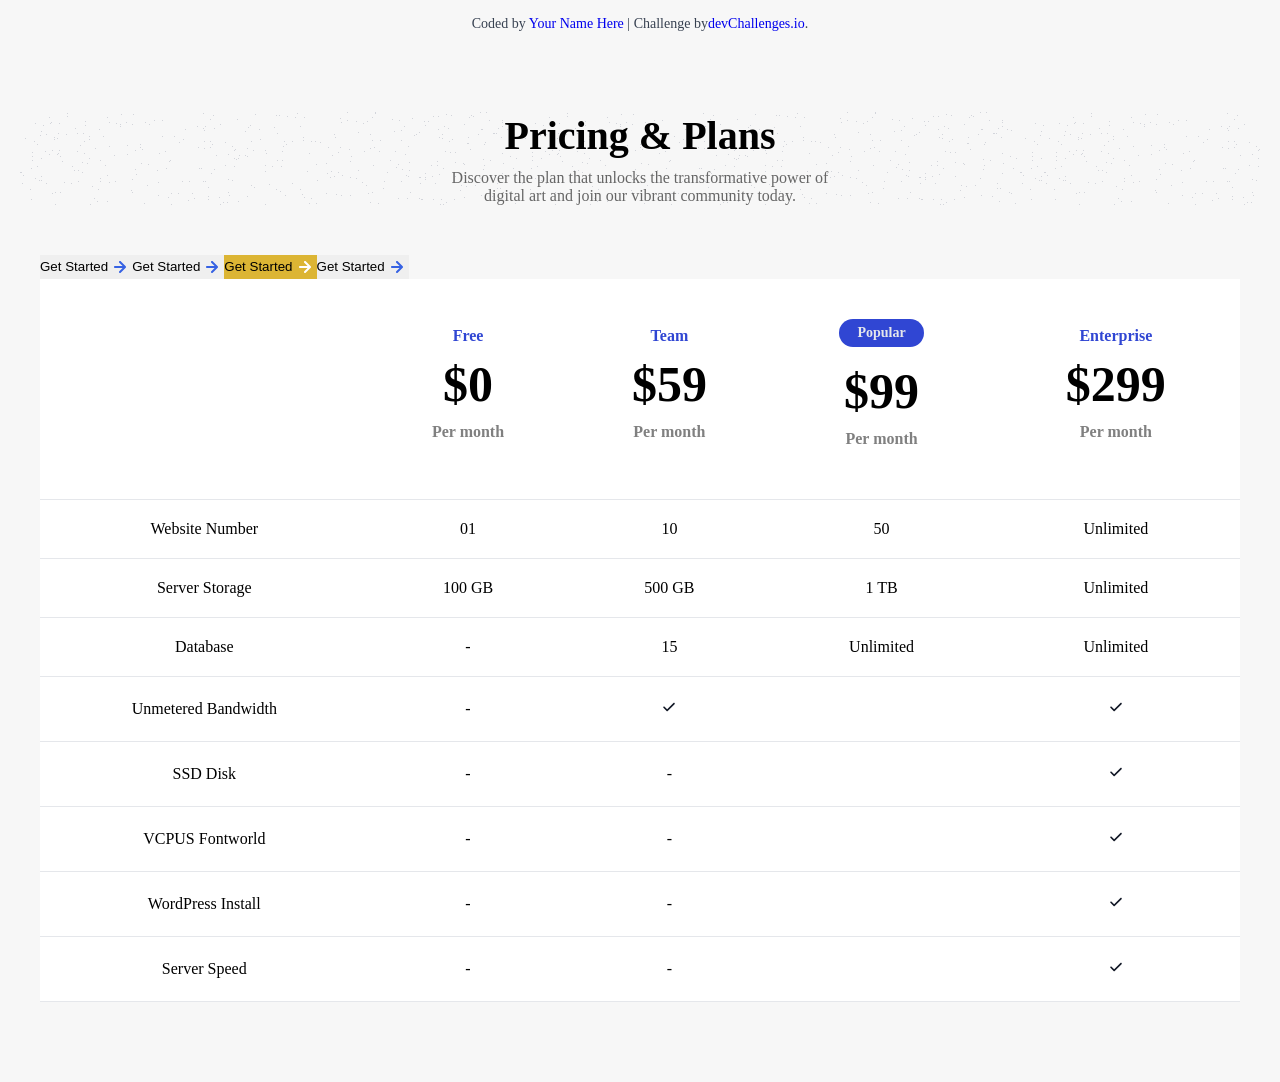
==== pricing-table-master/index.html @ 7a9a4cc8 "Pricing Table" ====
<!DOCTYPE html>
<html lang="en">
  <head>
    <meta charset="UTF-8" />
    <meta name="viewport" content="width=device-width, initial-scale=1.0" />
    <link rel="icon" href="resources/favicon.ico" type="image/x-icon" sizes="96x96"/>
    <link rel="stylesheet" href="style.css">
    <title>Pricing Table | devChallenges.io</title>

    <!--You are welcome to delete these styles or modify them in your own stylesheet -->
  </head>
  <body>
    <!-- 
      Pricing & Plans
      
      Discover the plan that unlocks the transformative power of digital art and join our vibrant community today.
      
      Website number
      
      Server storage
      
      Database
      
      Unmetered Bandwidth
      
      SSD Disk
      
      VCPUS Fontworld
      
      Worldpress install
      
      Server speed
      
      Free
      
      $0
      
      Per month
      
      100 GB
      
      Get Started
      
      Team
      
      $59
      
      500 GB
      
      Popular
      
      $99
      
      1 TB
      
      Unlimited
      
      Enterprise
      
      $299
  -->

    <div class="author-info">
      Coded by <a href="#">Your Name Here</a> | Challenge by<a href="https://www.devchallenges.io?ref=challenge" target="_blank">devChallenges.io</a>.
    </div>
    <div class="pricing-card">
    <div class="header">
      <h2>Pricing & Plans</h2>
      <p>Discover the plan that unlocks the transformative power of digital art and join our vibrant community today.</p>
    </div>
    <div class="table-content">
      <table class="table-info">
        <thead>
          <tr>
            <th></th>
            <th><span class="name">Free</span>
              <h3>$0</h3>
              <p class="month">Per month</p>
            </th>

            <th>
              <span class="name">Team</span>
              <h3>$59</h3>
              <p class="month">Per month</p>
            </th>

            <th><span class="list">Popular</span>
              <h3>$99</h3>
              <p class="month">Per month</p>
            <th>
              <span class="name">Enterprise</span>
              <h3>$299</h3>
              <p class="month">Per month</p>
            </th>
          </tr>
        </thead>
        <tbody>

          <tr>
            <td>Website Number</td>
            <td>01</td>
            <td>10</td>
            <td>50</td>
            <td>Unlimited</td>
          </tr>

          <tr>
            <td>Server Storage</td>
            <td>100 GB</td>
            <td>500 GB</td>
            <td>1 TB</td>
            <td>Unlimited</td>
          </tr>

          <tr>
            <td>Database</td>
            <td>-</td>
            <td>15</td>
            <td>Unlimited</td>
            <td>Unlimited</td>
          </tr>

          <tr>
            <td>Unmetered Bandwidth</td>
            <td>-</td>
            <td><img src="resources/check-1.svg" class="icon"></td>
            <td><img src="resources/check.svg" class="icon"></td>
            <td><img src="resources/check-1.svg" class="icon"></td>
          </tr>

          <tr>
            <td>SSD Disk</td>
            <td>-</td>
            <td>-</td>
            <td><img src="resources/check.svg" class="icon"></td>
            <td><img src="resources/check-1.svg" class="icon"></td>
          </tr>

          <tr>
            <td>VCPUS Fontworld</td>
            <td>-</td>
            <td>-</td>
            <td><img src="resources/check.svg" class="icon"></td>
            <td><img src="resources/check-1.svg" class="icon"></td>
          </tr>

          <tr>
            <td>WordPress Install</td>
            <td>-</td>
            <td>-</td>
            <td><img src="resources/check.svg" class="icon"></td>
            <td><img src="resources/check-1.svg" class="icon"></td>
          </tr>

          <tr>
            <td>Server Speed</td>
            <td>-</td>
            <td>-</td>
            <td><img src="resources/check.svg" class="icon"></td>
            <td><img src="resources/check-1.svg" class="icon"></td>
          </tr>
        </tbody>
        <button class="btn">Get Started<img src="resources/down arrow-1.svg" class="arrow"></button>
        <button class="btn">Get Started<img src="resources/down arrow-1.svg"class="arrow"></button>
        <button class="btn-p">Get Started<img src="resources/down arrow.svg"class="arrow"></button>
        <button class="btn">Get Started<img src="resources/down arrow-1.svg"class="arrow"></button>
      </table>
    </div>     
  </body>
</html>
---- pricing-table-master/style.css ----
* {
    margin: 0;
    padding: 0;
    box-sizing: border-box;
    }

    body {
    height: 100vh;
    background:#f7f7f7;
    }

    .author-info {
    font-size: 14px;
    text-align: center;
    margin-top: 16px;
    color: rgb(55, 65, 81);
    }

    .author-info a {
    text-decoration: none;
    }

    .container{
        place-self: center;
        padding: 80px 20px;
    }

    /* .header{
        background-image: url(resources/bg-pattern.png);
        background-size: cover;
        background-repeat: no-repeat;
        width: 100%;
        height: 20%;
        backdrop-filter: blur(1px);
        justify-content: center;
        margin: auto;
        padding: auto;
        text-align: center;
        margin-bottom: 50px;
    } */

   .pricing-card{
        padding:80px 20px;
    }

    .header{
        background-image: url(resources/bg-pattern.png);
        text-align:center;
        margin-bottom:50px;
    }

    .header h2{
        font-size:40px;
        margin-bottom:10px;
    }

    .header p{
        max-width:390px;
        margin:auto;
        color:#666;
    }

    .table-content{
        max-width:1200px;
        margin:auto;
    }

    .table-info{
        width:100%;
        border-collapse:collapse;
        min-width:900px;
        background:white;
    }

    .table-info th,
    .table-info td{
        padding:20px;
        text-align:center;
        border-bottom:1px solid #e5e7eb;
    }

    thead th{
        height:220px;
        vertical-align:middle;
    }

    .name{
        color:#3046d3;
        display:block;
        margin-bottom:10px;
    } 

    .month{
        color:gray;
        display:block;
        margin-bottom:10px;
    }

    thead h3{
        font-size:50px;
        font-weight: bolder;
        margin-bottom:10px;
    }

    .list{
        display:inline-block;
        background:#3046d3;
        color: #e5e7eb;
        padding:6px 18px;
        border-radius:70px;
        margin-bottom:15px;
        font-size:14px;
    }
    .btn{
        border: none;
        /* position: relative; */
    }
    .btn-p{
        background-color: rgba(218, 175, 32, 0.904);
        border: none;
    }
    .arrow{
        vertical-align:middle;
    }
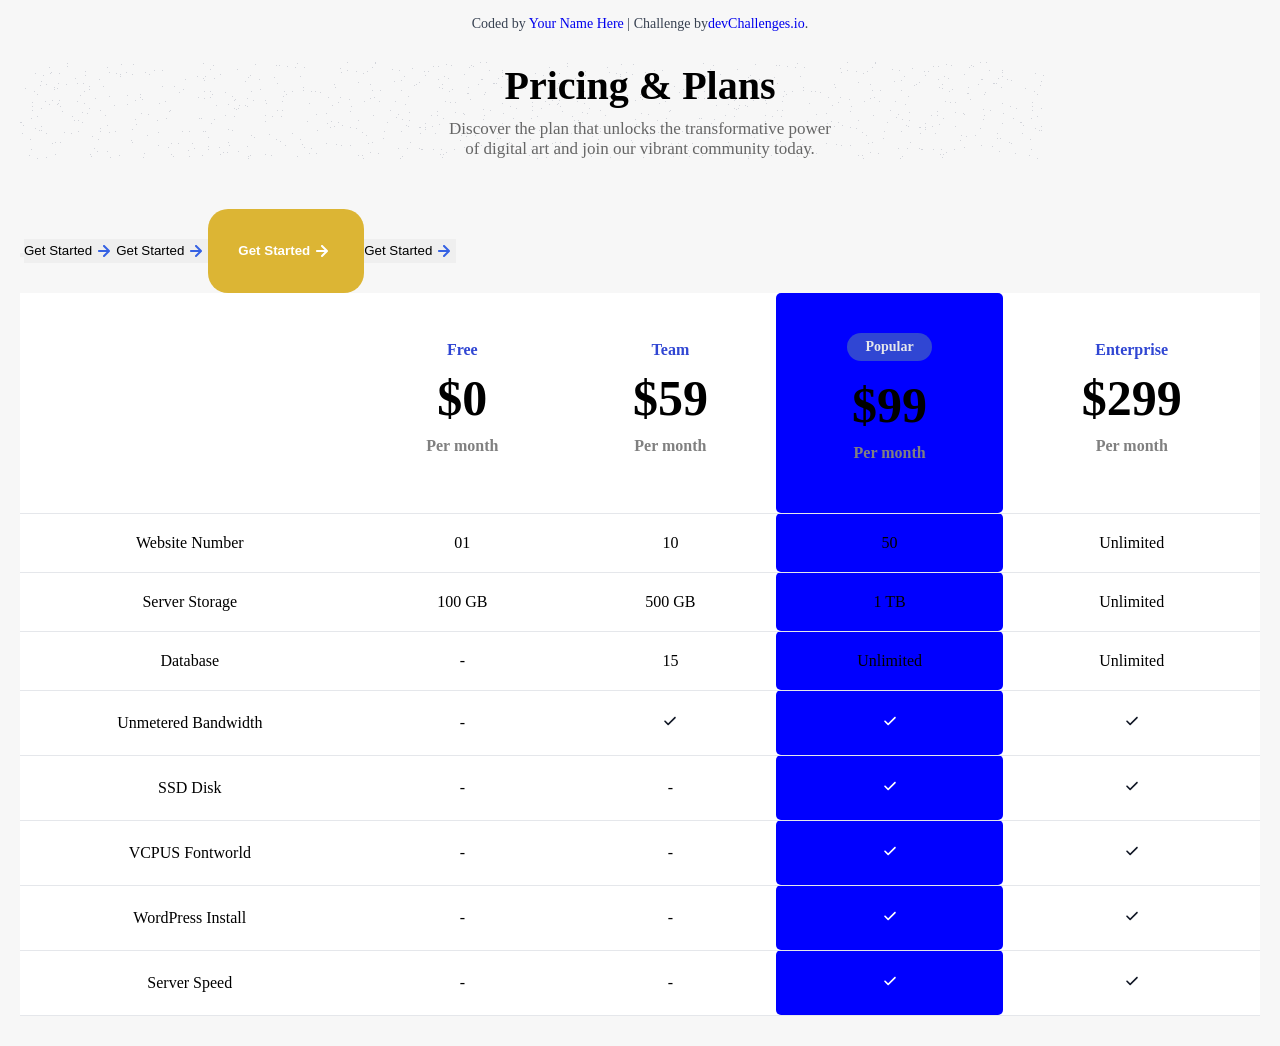
==== commit 046ab1e6: "Pricing-table" ====
--- a/pricing-table-master/index.html
+++ b/pricing-table-master/index.html
@@ -6,60 +6,8 @@
     <link rel="icon" href="resources/favicon.ico" type="image/x-icon" sizes="96x96"/>
     <link rel="stylesheet" href="style.css">
     <title>Pricing Table | devChallenges.io</title>
-
-    <!--You are welcome to delete these styles or modify them in your own stylesheet -->
   </head>
   <body>
-    <!-- 
-      Pricing & Plans
-      
-      Discover the plan that unlocks the transformative power of digital art and join our vibrant community today.
-      
-      Website number
-      
-      Server storage
-      
-      Database
-      
-      Unmetered Bandwidth
-      
-      SSD Disk
-      
-      VCPUS Fontworld
-      
-      Worldpress install
-      
-      Server speed
-      
-      Free
-      
-      $0
-      
-      Per month
-      
-      100 GB
-      
-      Get Started
-      
-      Team
-      
-      $59
-      
-      500 GB
-      
-      Popular
-      
-      $99
-      
-      1 TB
-      
-      Unlimited
-      
-      Enterprise
-      
-      $299
-  -->
-
     <div class="author-info">
       Coded by <a href="#">Your Name Here</a> | Challenge by<a href="https://www.devchallenges.io?ref=challenge" target="_blank">devChallenges.io</a>.
     </div>
@@ -95,7 +43,6 @@
           </tr>
         </thead>
         <tbody>
-
           <tr>
             <td>Website Number</td>
             <td>01</td>
@@ -103,7 +50,6 @@
             <td>50</td>
             <td>Unlimited</td>
           </tr>
-
           <tr>
             <td>Server Storage</td>
             <td>100 GB</td>
@@ -123,43 +69,45 @@
           <tr>
             <td>Unmetered Bandwidth</td>
             <td>-</td>
-            <td><img src="resources/check-1.svg" class="icon"></td>
-            <td><img src="resources/check.svg" class="icon"></td>
-            <td><img src="resources/check-1.svg" class="icon"></td>
+            <td><img src="resources/check-1.svg"></td>
+            <td><img src="resources/check.svg"></td>
+            <td><img src="resources/check-1.svg"></td>
           </tr>
 
           <tr>
             <td>SSD Disk</td>
             <td>-</td>
             <td>-</td>
-            <td><img src="resources/check.svg" class="icon"></td>
-            <td><img src="resources/check-1.svg" class="icon"></td>
+            <td><img src="resources/check.svg"></td>
+            <td><img src="resources/check-1.svg"></td>
           </tr>
 
           <tr>
             <td>VCPUS Fontworld</td>
             <td>-</td>
             <td>-</td>
-            <td><img src="resources/check.svg" class="icon"></td>
-            <td><img src="resources/check-1.svg" class="icon"></td>
+            <td><img src="resources/check.svg"></td>
+            <td><img src="resources/check-1.svg"></td>
           </tr>
 
           <tr>
             <td>WordPress Install</td>
             <td>-</td>
             <td>-</td>
-            <td><img src="resources/check.svg" class="icon"></td>
-            <td><img src="resources/check-1.svg" class="icon"></td>
+            <td><img src="resources/check.svg"></td>
+            <td><img src="resources/check-1.svg"></td>
           </tr>
 
           <tr>
             <td>Server Speed</td>
             <td>-</td>
             <td>-</td>
-            <td><img src="resources/check.svg" class="icon"></td>
-            <td><img src="resources/check-1.svg" class="icon"></td>
+            <td><img src="resources/check.svg"></td>
+            <td><img src="resources/check-1.svg"></td>
           </tr>
+          
         </tbody>
+        <button></button>
         <button class="btn">Get Started<img src="resources/down arrow-1.svg" class="arrow"></button>
         <button class="btn">Get Started<img src="resources/down arrow-1.svg"class="arrow"></button>
         <button class="btn-p">Get Started<img src="resources/down arrow.svg"class="arrow"></button>
--- a/pricing-table-master/style.css
+++ b/pricing-table-master/style.css
@@ -22,29 +22,16 @@
 
     .container{
         place-self: center;
-        padding: 80px 20px;
+        padding: 30px 20px;
     }
 
-    /* .header{
-        background-image: url(resources/bg-pattern.png);
-        background-size: cover;
-        background-repeat: no-repeat;
-        width: 100%;
-        height: 20%;
-        backdrop-filter: blur(1px);
-        justify-content: center;
-        margin: auto;
-        padding: auto;
-        text-align: center;
-        margin-bottom: 50px;
-    } */
-
    .pricing-card{
-        padding:80px 20px;
+        padding:30px 20px;
     }
 
     .header{
         background-image: url(resources/bg-pattern.png);
+        background-repeat: no-repeat;
         text-align:center;
         margin-bottom:50px;
     }
@@ -58,17 +45,17 @@
         max-width:390px;
         margin:auto;
         color:#666;
+        font-size: 17px;
     }
 
     .table-content{
-        max-width:1200px;
+        width: 100%;
         margin:auto;
     }
 
     .table-info{
         width:100%;
         border-collapse:collapse;
-        min-width:900px;
         background:white;
     }
 
@@ -77,6 +64,12 @@
         padding:20px;
         text-align:center;
         border-bottom:1px solid #e5e7eb;
+    }
+
+    .table-info th:nth-child(4),
+    .table-info td:nth-child(4) {
+        background-color: blue;
+        border-radius: 5px;
     }
 
     thead th{
@@ -111,14 +104,22 @@
         margin-bottom:15px;
         font-size:14px;
     }
+
     .btn{
         border: none;
         /* position: relative; */
     }
+
     .btn-p{
         background-color: rgba(218, 175, 32, 0.904);
+        color: white;
+        font-weight: bold;
         border: none;
+        border-radius: 20px;
+        padding: 30px;
+        justify-content: center;
     }
+
     .arrow{
         vertical-align:middle;
     }
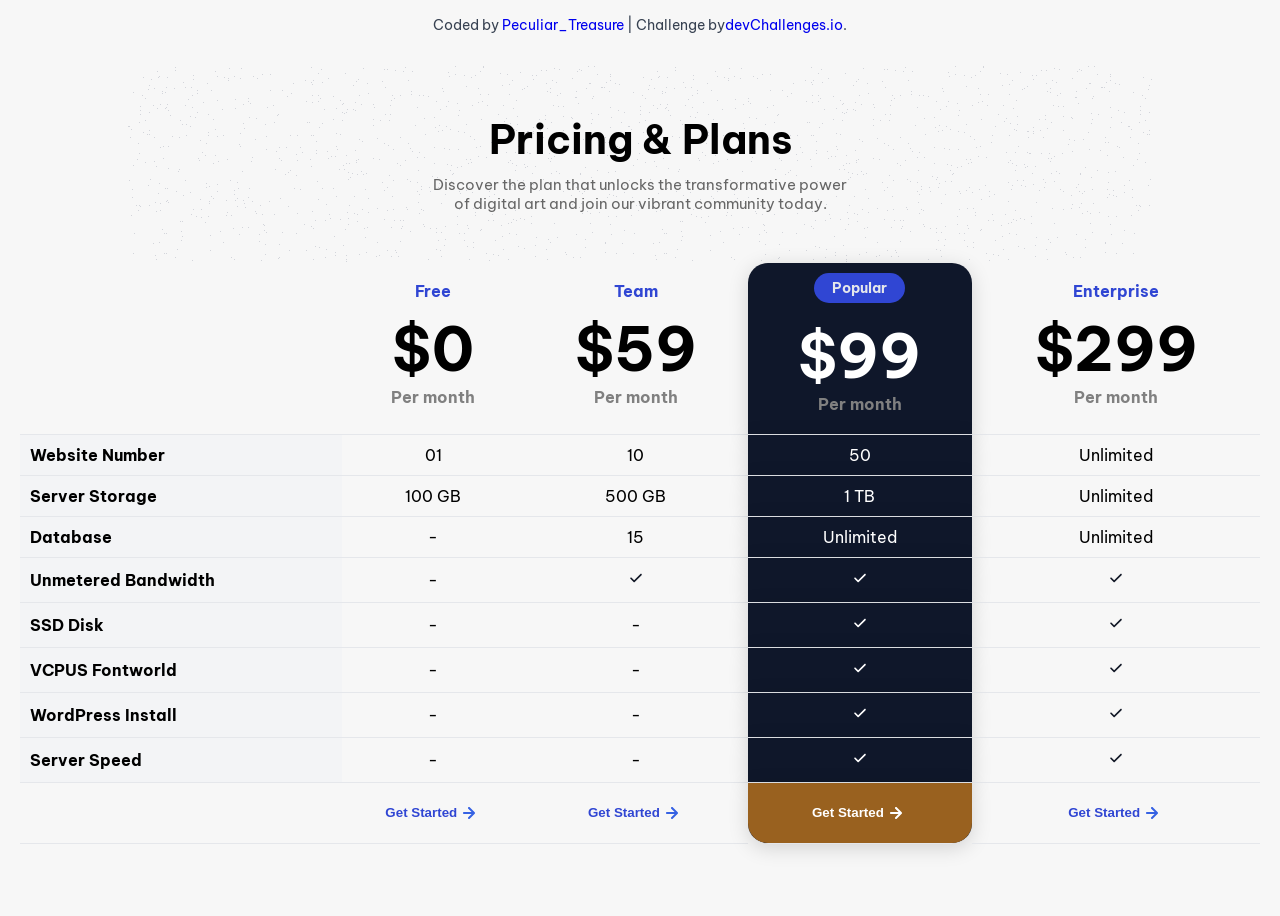
==== commit e4a1ace8: "Popular pricing table" ====
--- a/pricing-table-master/index.html
+++ b/pricing-table-master/index.html
@@ -5,11 +5,12 @@
     <meta name="viewport" content="width=device-width, initial-scale=1.0" />
     <link rel="icon" href="resources/favicon.ico" type="image/x-icon" sizes="96x96"/>
     <link rel="stylesheet" href="style.css">
+    
     <title>Pricing Table | devChallenges.io</title>
   </head>
   <body>
     <div class="author-info">
-      Coded by <a href="#">Your Name Here</a> | Challenge by<a href="https://www.devchallenges.io?ref=challenge" target="_blank">devChallenges.io</a>.
+      Coded by <a href="#">Peculiar_Treasure</a> | Challenge by<a href="https://www.devchallenges.io?ref=challenge" target="_blank">devChallenges.io</a>.
     </div>
     <div class="pricing-card">
     <div class="header">
@@ -35,6 +36,8 @@
             <th><span class="list">Popular</span>
               <h3>$99</h3>
               <p class="month">Per month</p>
+            </th>
+
             <th>
               <span class="name">Enterprise</span>
               <h3>$299</h3>
@@ -44,14 +47,14 @@
         </thead>
         <tbody>
           <tr>
-            <td>Website Number</td>
+            <td><span class="features">Website Number</span></td>
             <td>01</td>
             <td>10</td>
             <td>50</td>
             <td>Unlimited</td>
           </tr>
           <tr>
-            <td>Server Storage</td>
+            <td><span class="features">Server Storage</span></td>
             <td>100 GB</td>
             <td>500 GB</td>
             <td>1 TB</td>
@@ -59,7 +62,7 @@
           </tr>
 
           <tr>
-            <td>Database</td>
+            <td><span class="features">Database</span></td>
             <td>-</td>
             <td>15</td>
             <td>Unlimited</td>
@@ -67,7 +70,7 @@
           </tr>
 
           <tr>
-            <td>Unmetered Bandwidth</td>
+            <td><span class="features">Unmetered Bandwidth</span></td>
             <td>-</td>
             <td><img src="resources/check-1.svg"></td>
             <td><img src="resources/check.svg"></td>
@@ -75,7 +78,7 @@
           </tr>
 
           <tr>
-            <td>SSD Disk</td>
+            <td><span class="features">SSD Disk</span></td>
             <td>-</td>
             <td>-</td>
             <td><img src="resources/check.svg"></td>
@@ -83,7 +86,7 @@
           </tr>
 
           <tr>
-            <td>VCPUS Fontworld</td>
+            <td><span class="features">VCPUS Fontworld</span></td>
             <td>-</td>
             <td>-</td>
             <td><img src="resources/check.svg"></td>
@@ -91,7 +94,7 @@
           </tr>
 
           <tr>
-            <td>WordPress Install</td>
+            <td><span class="features">WordPress Install</span></td>
             <td>-</td>
             <td>-</td>
             <td><img src="resources/check.svg"></td>
@@ -99,19 +102,22 @@
           </tr>
 
           <tr>
-            <td>Server Speed</td>
+            <td><span class="features">Server Speed</span></td>
             <td>-</td>
             <td>-</td>
             <td><img src="resources/check.svg"></td>
             <td><img src="resources/check-1.svg"></td>
           </tr>
-          
         </tbody>
-        <button></button>
-        <button class="btn">Get Started<img src="resources/down arrow-1.svg" class="arrow"></button>
-        <button class="btn">Get Started<img src="resources/down arrow-1.svg"class="arrow"></button>
-        <button class="btn-p">Get Started<img src="resources/down arrow.svg"class="arrow"></button>
-        <button class="btn">Get Started<img src="resources/down arrow-1.svg"class="arrow"></button>
+        <tfoot>
+          <tr>
+            <th></th>
+            <td><button class="btn">Get Started<img src="resources/down arrow-1.svg" class="arrow"></button></td>
+            <td><button class="btn">Get Started<img src="resources/down arrow-1.svg" class="arrow"></button></td>
+            <td><button class="btn-p">Get Started<img src="resources/down arrow.svg"class="arrow"></button></td>
+            <td><button class="btn">Get Started<img src="resources/down arrow-1.svg" class="arrow"></button></td>
+          </tr>
+        </tfoot>
       </table>
     </div>     
   </body>
--- a/pricing-table-master/style.css
+++ b/pricing-table-master/style.css
@@ -1,125 +1,319 @@
+@import url('https://fonts.googleapis.com/css2?family=Be+Vietnam+Pro:wght@400;500;600;700&display=swap');
 * {
     margin: 0;
     padding: 0;
     box-sizing: border-box;
-    }
-
-    body {
+  }
+  
+  body {
     height: 100vh;
     background:#f7f7f7;
-    }
-
-    .author-info {
+    font-family: "Be Vietnam Pro", system-ui, -apple-system, Segoe UI, Roboto,
+    Helvetica, Arial, "Apple Color Emoji", "Segoe UI Emoji";
+  }
+
+  .author-info {
     font-size: 14px;
     text-align: center;
     margin-top: 16px;
     color: rgb(55, 65, 81);
-    }
-
-    .author-info a {
+  }
+
+  .author-info a {
     text-decoration: none;
-    }
-
-    .container{
-        place-self: center;
-        padding: 30px 20px;
-    }
-
-   .pricing-card{
-        padding:30px 20px;
-    }
-
-    .header{
-        background-image: url(resources/bg-pattern.png);
-        background-repeat: no-repeat;
-        text-align:center;
-        margin-bottom:50px;
-    }
-
-    .header h2{
-        font-size:40px;
-        margin-bottom:10px;
-    }
-
-    .header p{
-        max-width:390px;
-        margin:auto;
-        color:#666;
-        font-size: 17px;
-    }
-
-    .table-content{
-        width: 100%;
-        margin:auto;
-    }
-
-    .table-info{
-        width:100%;
-        border-collapse:collapse;
-        background:white;
-    }
-
-    .table-info th,
-    .table-info td{
-        padding:20px;
-        text-align:center;
-        border-bottom:1px solid #e5e7eb;
-    }
-
-    .table-info th:nth-child(4),
-    .table-info td:nth-child(4) {
-        background-color: blue;
-        border-radius: 5px;
-    }
-
-    thead th{
-        height:220px;
-        vertical-align:middle;
-    }
-
-    .name{
-        color:#3046d3;
-        display:block;
-        margin-bottom:10px;
-    } 
-
-    .month{
-        color:gray;
-        display:block;
-        margin-bottom:10px;
-    }
-
-    thead h3{
-        font-size:50px;
-        font-weight: bolder;
-        margin-bottom:10px;
-    }
-
-    .list{
-        display:inline-block;
-        background:#3046d3;
-        color: #e5e7eb;
-        padding:6px 18px;
-        border-radius:70px;
-        margin-bottom:15px;
-        font-size:14px;
-    }
-
-    .btn{
-        border: none;
-        /* position: relative; */
-    }
-
-    .btn-p{
-        background-color: rgba(218, 175, 32, 0.904);
-        color: white;
-        font-weight: bold;
-        border: none;
-        border-radius: 20px;
-        padding: 30px;
-        justify-content: center;
-    }
-
-    .arrow{
-        vertical-align:middle;
-    }
+  }
+
+  .container{
+    place-self: center;
+    padding: 30px 20px;
+  }
+
+  .pricing-card{
+    padding:30px 20px;
+  }
+
+  .header{
+    background-image:url(resources/bg-pattern.png);
+    background-position:center;
+    background-repeat:no-repeat;
+    text-align: center;
+    padding:50px 0;
+  }
+
+  .header h2{
+    font-size:40px;
+    margin-bottom:10px;
+  }
+
+  .header p{
+    max-width:420px;
+    margin:auto;
+    color:#666;
+    font-size: 15px;
+  }
+
+  .table-content{
+    width: 100%;
+    margin:auto;
+  }
+  
+  .table-info{
+    border-collapse:separate;
+    border-spacing:0;
+    width: 100%;
+  }
+
+  .table-info th,
+  .table-info td{
+    padding:10px;
+    text-align:center;
+    border-bottom:1px solid #e5e7eb;
+  }
+
+  .table-info th:nth-child(4),
+  .table-info td:nth-child(4) {
+    background: #0f172a;
+    color: white;
+    box-shadow:0 4px 20px rgba(0,0,0,0.15);
+  }
+
+  thead th{
+    height:150px;
+    vertical-align:middle;
+  }
+
+  thead th:nth-child(4){
+    border-radius:20px 20px 0 0;
+  }
+
+  thead h3{
+    font-size:60px;
+    font-weight:bold;
+  }
+
+  tbody td:first-child{
+    background:#f3f4f6;
+    font-weight:bold;
+    text-align:left;
+  }
+  
+  .name{
+    color:#3046d3;
+    display:block;
+    margin-bottom:10px;
+  } 
+
+  .month{
+    color:gray;
+    display:block;
+    margin-bottom:10px;
+  }
+
+  .list{
+    display:inline-block;
+    background:#3046d3;
+    color: #e5e7eb;
+    padding:6px 18px;
+    border-radius:70px;
+    margin-bottom:15px;
+    font-size:14px;
+  }
+
+  .btn{
+    border:none;
+    background:none;
+    color:#3046d3;
+    font-weight:bolder;
+    cursor:pointer;
+  }
+  
+  .btn-p{
+    display: block;
+    width:100%;
+    height: 60px;
+    border:none;
+    background-color:#99611f;
+    color:white;
+    font-weight:bold;
+    cursor:pointer;
+    border-radius: 0 0 20px 20px;
+  }
+  
+  .arrow{
+    vertical-align:middle;
+  }
+
+  tfoot td:nth-child(4){
+    padding: 0;
+    border-radius:0 0 20px 20px;
+  }
+
+
+
+@media (max-width: 1024px) {
+
+  .container{
+    width: 100%;
+    padding: 20px 15px;
+  }
+
+  .header{
+    padding: 40px 15px;
+  }
+
+  .header h2{
+    font-size: 34px;
+  }
+
+  .header p{
+    font-size: 14px;
+    max-width: 390px;
+  }
+
+  .pricing-card{
+    overflow:scroll ;
+    padding: 0 50px;
+  }
+
+  .table-info{
+    min-width: 850px;
+  }
+
+  .table-info th,
+  .table-info td{
+    padding: 14px 10px;
+  }
+
+  thead th{
+    height: 130px;
+  }
+
+  thead h3{
+    font-size: 52px;
+  }
+
+  .name{
+    font-size: 20px;
+  }
+
+  .month{
+    font-size: 15px;
+  }
+
+  tbody td:first-child{
+    width: 220px;
+    font-size: 15px;
+  }
+
+  .table-info th:nth-child(2),
+  .table-info td:nth-child(2){
+    display: none;
+  }
+
+  .btn,
+  .btn-p{
+    font-size: 16px;
+  }
+
+  .btn-p{
+    height: 60px;
+  }
+
+  .list{
+    font-size: 13px;
+    padding: 5px 16px;
+  }
+}
+
+
+@media (max-width: 767px) {
+
+  .container{
+    width: 50%;
+    place-self: center;
+  }
+
+  .header{
+    padding: 40px 15px;
+    place-self: center;
+  }
+
+  .header h2{
+    font-size: 34px;
+  }
+
+  .header p{
+    font-size: 13px;
+    max-width: 400px;
+  }
+
+  .pricing-card{
+    padding: 20px;
+  }
+
+  .table-info{
+    min-width: 280px;
+  }
+
+  .table-info th,
+  .table-info td{
+    padding: 15px 5px;
+  }
+
+  thead th{
+    height: 130px;
+  }
+
+  thead h3{
+    font-size: 52px;
+  }
+
+  .name{
+    font-size: 20px;
+  }
+
+  .month{
+    font-size: 15px;
+  }
+
+  .table-info th:nth-child(2),
+  .table-info td:nth-child(2){
+    display: none;
+  }
+
+  .table-info th:nth-child(3),
+  .table-info td:nth-child(3){
+    display: none;
+  }
+
+  .features{
+    display: block;
+    width: 90px;
+    font-size: 19px;
+    font-weight: normal;
+    overflow: hidden;
+    white-space: nowrap;
+    text-overflow: ellipsis;
+  }
+  
+/* tbody td:first-child {
+    width: 80px;
+    overflow: hidden;
+    white-space: nowrap;
+    text-overflow: ellipsis;
+} */
+
+  .btn,
+  .btn-p{
+    font-size: 16px;
+  }
+
+  .btn-p{
+    height: 60px;
+  }
+
+  .list{
+    font-size: 13px;
+    padding: 5px 16px;
+  }
+}
